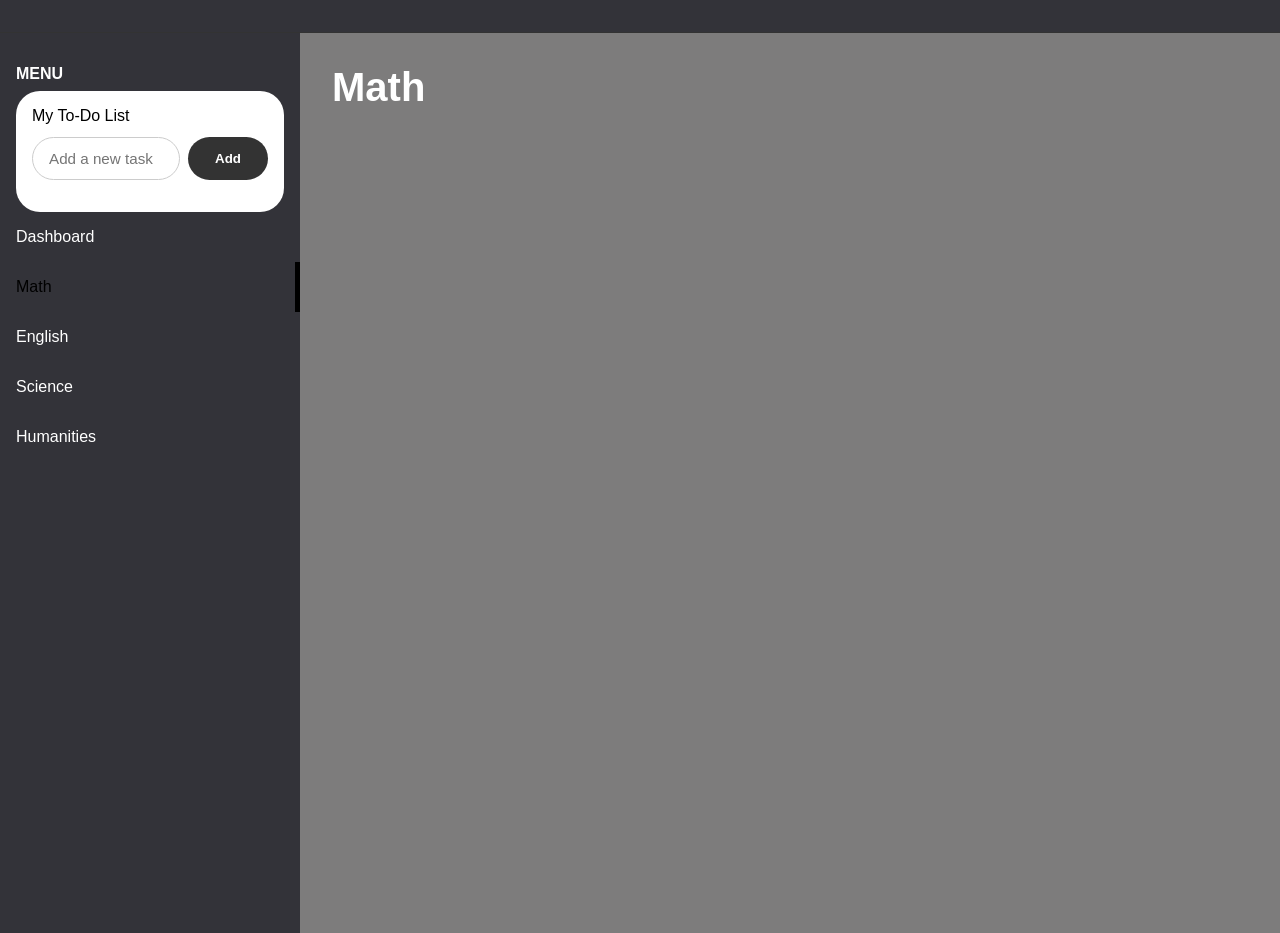
==== index.html @ 84959d53 "Add files via upload" ====
<!DOCTYPE html>
<html lang="en">
<head>
	<meta charset="UTF-8">
	<meta http-equiv="X-UA-Compatible" content="IE=edge">
	<meta name="viewport" content="width=device-width, initial-scale=1.0">
	<title>Thing</title>
	<link rel="stylesheet" href="main.css" />
</head>
<header class="topbar">
		
</header>
<body>
	
	<div class="app">
		<div class="menu-toggle">
			<div class="hamburger">
				<span></span>
			</div>
		</div>

		<aside class="sidebar">
			<h2>Menu</h2>

			<nav class="todolist">
				<p>My To-Do List</p>
				<form id="todo-form" class="todolist-form">
					<input id="todo-input" type="text" placeholder="Add a new task" autocomplete="off" />
					<button type="submit">Add</button>
				</form>
				<ul id="todo-list" class="todo-items"></ul>
			</nav>

			<nav class="menu">
				<a href="main.html" class="menu-item">Dashboard</a>
				<a href="math.html" class="menu-item is-active">Math</a>
				<a href="english.html" class="menu-item">English</a>
				<a href="science.html" class="menu-item">Science</a>
				<a href="humanities.html" class="menu-item">Humanities</a>
			</nav>

		</aside>

		<main class="content">
			<h1>Math</h1>
		</main>

        <nav class="main">
            <p>

            </p>
        </nav>
	</div>

	<script src="main.js"></script>
</body>
</html>
---- main.css ----
* {
	margin: 0;
	padding: 0;
	box-sizing: border-box;
	font-family: sans-serif;
}

body {
    background-color: #7d7c7c;
}

.app {
	display: flex;
	min-height: 100vh;
}

.menu-toggle {
	display: none;
	position: fixed;
	top: 2rem;
	right: 2rem;
	width: 60px;
	height: 60px;
	border-radius: 99px;
	background-color: #000;
	cursor: pointer;
}

.hamburger {
	position: relative;
	top: calc(50% - 2px);
	left: 50%;
	transform: translate(-50%, -50%);
	width: 32px;
}

.hamburger > span,
.hamburger > span::before,
.hamburger > span::after {
  display: block;
  position: absolute;
  width: 100%;
  height: 4px;
  border-radius: 99px;
  background-color: #FFF;
  transition-duration: .25s;
}

.hamburger > span::before {
  content: '';
  top: -8px;
}
.hamburger > span::after {
  content: '';
  top: 8px;
}
.menu-toggle.is-active .hamburger > span {
  transform: rotate(45deg);
}
.menu-toggle.is-active .hamburger > span::before {
  top: 0;
  transform: rotate(0deg);
}
.menu-toggle.is-active .hamburger > span::after {
  top: 0;
  transform: rotate(90deg);
}

.sidebar {
	flex: 1 1 0;
	max-width: 300px;
	padding: 2rem 1rem;
	background-color: #333339;
}

.sidebar h2 {
	color: #FFF;
	font-size: 1rem;
	text-transform: uppercase;
	margin-bottom: 0.5em;
}

.sidebar .todolist {
	background-color: #FFF;
	padding: 1rem;
	border-radius: 1.5rem;
}

.sidebar .todolist form {
	display: flex;
	flex-wrap: wrap;
	gap: 0.5rem;
	margin-top: 0.75rem;
}

.sidebar .todolist input {
	flex: 1 1 0;
	min-width: 0;
	padding: 0.75rem 1rem;
	border: 1px solid #ccc;
	border-radius: 999px;
	font-size: 0.95rem;
}

.sidebar .todolist button {
	flex: 0 0 auto;
	min-width: 80px;
	padding: 0.75rem 1rem;
	border: none;
	border-radius: 999px;
	background-color: #333;
	color: #FFF;
	cursor: pointer;
	font-weight: 700;
}

.sidebar .todolist button:hover {
	background-color: #000;
}

.sidebar .todolist .todo-items {
	list-style: none;
	margin-top: 1rem;
}

.sidebar .todolist .todo-item {
	display: flex;
	justify-content: space-between;
	align-items: center;
	padding: 0.75rem 1rem;
	margin-bottom: 0.6rem;
	background: #f2f2f2;
	border-radius: 1rem;
}

.sidebar .todolist .todo-item.done .todo-text {
	text-decoration: line-through;
	opacity: 0.7;
}

.sidebar .todolist .todo-text {
	cursor: pointer;
	flex: 1;
}

.sidebar .todolist .todo-remove {
	border: none;
	background: transparent;
	color: #c0392b;
	font-size: 1.25rem;
	line-height: 1;
	cursor: pointer;
}

.sidebar .menu {
	margin: 0 -1rem;
}

.sidebar .menu .menu-item {
	display: block;
	padding: 1rem;
	color: #FFF;
	text-decoration: none;
	transition: 0.2s linear;
}

.sidebar .menu .menu-item:hover,
.sidebar .menu .menu-item.is-active {
	color: #000;
	border-right: 5px solid #000;
}

.sidebar .menu .menu-item:hover {
	border-right: 5px solid #000;
}

.sidebar .todolist {
	background-color: #FFF;
	padding: 1rem;
}

.content {
	flex: 1 1 0;
	padding: 2rem;
}

.topbar {
	display: flex;
	justify-content: space-between;
	align-items: center;
	gap: 1rem;
	padding: 1rem 2rem;
	background-color: #333339;
	border-bottom: 1px solid #333;
	color: #FFF;
}

.content h1 {
	color: #FFF;
	font-size: 2.5rem;
	margin-bottom: 1rem;
}

.content h2 {
    color: #FFF;
    font-size: 1.5rem;
    margin-bottom: 0.75rem;
}

.content p {
	color: #FFF;
}

@media (max-width: 1024px) {
	.sidebar {
		max-width: 200px;
	}
}

@media (max-width: 768px) {
	.menu-toggle {
		display: block;
	}
	.content {
		padding-top: 8rem;
	}
	.sidebar {
		position: fixed;
		top: 0;
		left: -300px;
		height: 100vh;
		width: 100%;
		max-width: 300px;
		transition: 0.2s linear;
	}

	.sidebar.is-active {
		left: 0;
	}
}
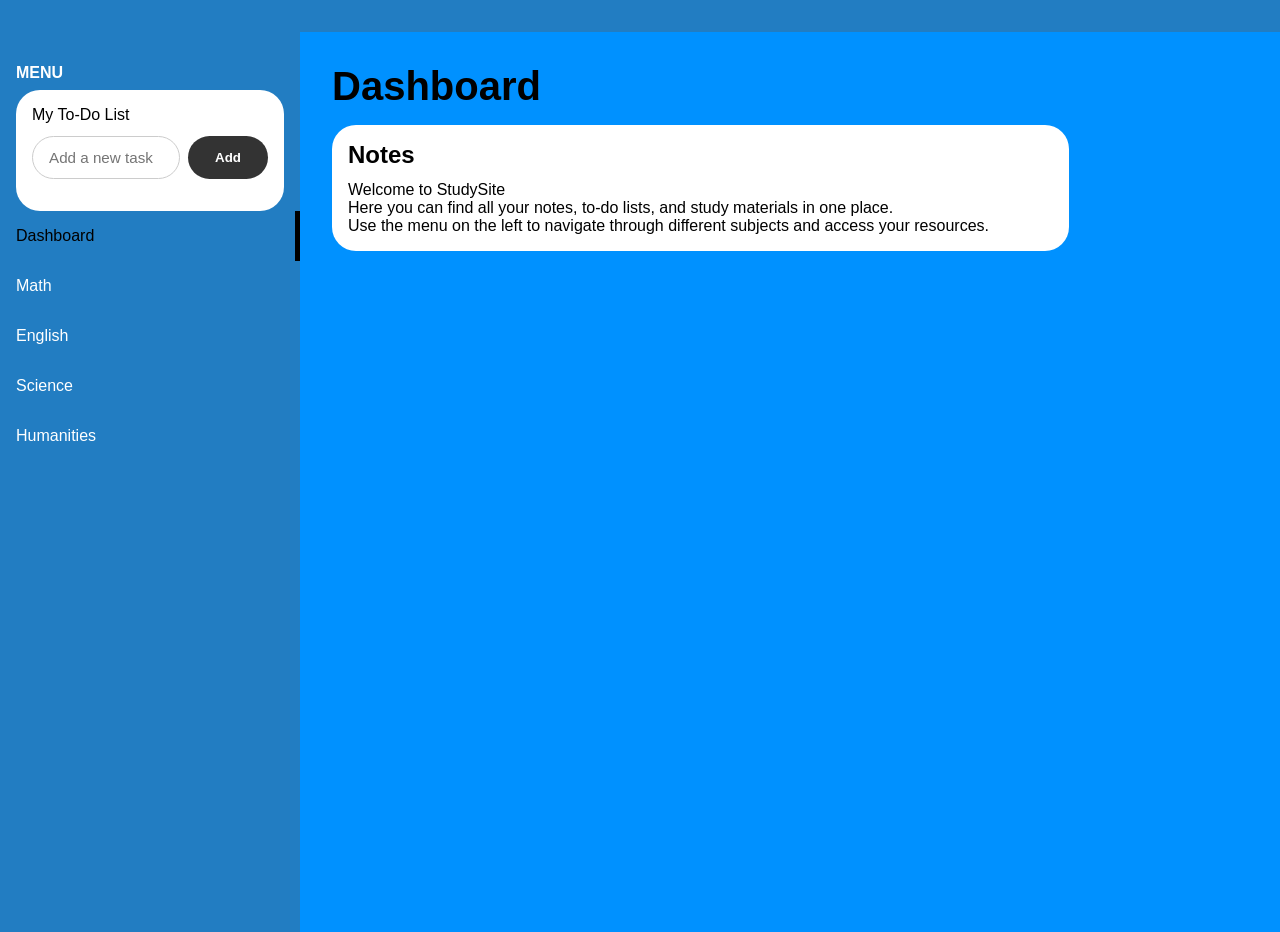
==== commit 2c07f8b2: "Add files via upload" ====
--- a/index.html
+++ b/index.html
@@ -4,7 +4,7 @@
 	<meta charset="UTF-8">
 	<meta http-equiv="X-UA-Compatible" content="IE=edge">
 	<meta name="viewport" content="width=device-width, initial-scale=1.0">
-	<title>Thing</title>
+	<title>StudySite - Dashboard</title>
 	<link rel="stylesheet" href="main.css" />
 </head>
 <header class="topbar">
@@ -30,10 +30,10 @@
 				</form>
 				<ul id="todo-list" class="todo-items"></ul>
 			</nav>
-
+			
 			<nav class="menu">
-				<a href="main.html" class="menu-item">Dashboard</a>
-				<a href="math.html" class="menu-item is-active">Math</a>
+				<a href="index.html" class="menu-item is-active">Dashboard</a>
+				<a href="math.html" class="menu-item">Math</a>
 				<a href="english.html" class="menu-item">English</a>
 				<a href="science.html" class="menu-item">Science</a>
 				<a href="humanities.html" class="menu-item">Humanities</a>
@@ -42,14 +42,16 @@
 		</aside>
 
 		<main class="content">
-			<h1>Math</h1>
+			<h1>Dashboard</h1>
+			<nav class="info">
+				<h2>Notes</h2>
+				<p>
+					Welcome to StudySite<br>
+					Here you can find all your notes, to-do lists, and study materials in one place.<br>
+					Use the menu on the left to navigate through different subjects and access your resources.
+				</p>
+			</nav>
 		</main>
-
-        <nav class="main">
-            <p>
-
-            </p>
-        </nav>
 	</div>
 
 	<script src="main.js"></script>
--- a/main.css
+++ b/main.css
@@ -6,7 +6,19 @@
 }
 
 body {
-    background-color: #7d7c7c;
+    background-color: #0091ff;
+
+}
+
+.content {
+	padding: 2rem;
+	padding-right: 10rem;
+}
+
+.info {
+	background-color: #fff;
+	padding: 1rem;
+	border-radius: 1.5rem;
 }
 
 .app {
@@ -67,10 +79,12 @@
 }
 
 .sidebar {
-	flex: 1 1 0;
+	flex: 0 0 300px;
+	width: 300px;
+	min-width: 300px;
 	max-width: 300px;
 	padding: 2rem 1rem;
-	background-color: #333339;
+	background-color: #227dc2;
 }
 
 .sidebar h2 {
@@ -81,9 +95,12 @@
 }
 
 .sidebar .todolist {
+	display: flex;
+	flex-direction: column;
 	background-color: #FFF;
 	padding: 1rem;
 	border-radius: 1.5rem;
+	max-height: calc(100vh - 8rem);
 }
 
 .sidebar .todolist form {
@@ -91,6 +108,14 @@
 	flex-wrap: wrap;
 	gap: 0.5rem;
 	margin-top: 0.75rem;
+}
+
+.sidebar .todolist .todo-items {
+	list-style: none;
+	margin-top: 1rem;
+	overflow-y: auto;
+	max-height: 8rem;
+	padding-right: 0.4rem;
 }
 
 .sidebar .todolist input {
@@ -179,9 +204,25 @@
 	padding: 1rem;
 }
 
-.content {
-	flex: 1 1 0;
-	padding: 2rem;
+.info {
+	background-color: #fff;
+	padding: 1rem;
+	border-radius: 1.5rem;
+	width: 100%;
+	padding-right: 5rem;
+	min-width: 0;
+}
+
+.drag-drop-grid,
+.drag-column,
+.drop-zone,
+.draggable {
+	min-width: 0;
+}
+
+.file-name {
+	overflow-wrap: anywhere;
+	word-break: break-word;
 }
 
 .topbar {
@@ -190,29 +231,126 @@
 	align-items: center;
 	gap: 1rem;
 	padding: 1rem 2rem;
-	background-color: #333339;
-	border-bottom: 1px solid #333;
+	background-color: #227dc2;
 	color: #FFF;
 }
 
 .content h1 {
-	color: #FFF;
+	color: #000;
 	font-size: 2.5rem;
 	margin-bottom: 1rem;
 }
 
 .content h2 {
-    color: #FFF;
+    color: #000;
     font-size: 1.5rem;
     margin-bottom: 0.75rem;
 }
 
 .content p {
-	color: #FFF;
+	color: #000;
+}
+
+.drag-drop {
+	margin-top: 2rem;
+	background: #fff;
+	padding: 1.5rem;
+	border-radius: 1.5rem;
+}
+
+.drag-drop h2 {
+	margin-bottom: 1rem;
+	color: #000;
+}
+
+.drag-drop-grid {
+	display: grid;
+	grid-template-columns: 1fr 1fr;
+	gap: 1rem;
+}
+
+.drag-column {
+	background: #f9fbff;
+	padding: 1rem;
+	border-radius: 1rem;
+	min-height: 260px;
+	display: flex;
+	flex-direction: column;
+}
+
+.drag-column h3 {
+	margin-bottom: 0.75rem;
+	font-size: 1rem;
+	color: #333;
+}
+
+.drop-zone {
+	min-height: 240px;
+	min-width: 385px;
+	background: #eef6ff;
+	border: 2px dashed rgba(0, 0, 0, 0.15);
+	border-radius: 1rem;
+	padding: 1rem;
+	display: flex;
+	flex-direction: column;
+	gap: 0.75rem;
+	justify-content: flex-start;
+	box-sizing: border-box;
+	transition: background 0.2s ease, border-color 0.2s ease;
+}
+
+.drop-zone.over {
+	background: #d2e8ff;
+	border-color: #227dc2;
+}
+
+.draggable {
+	user-select: none;
+	padding: 0.8rem 1rem;
+	margin-bottom: 0.75rem;
+	background: #fff;
+	border: 1px solid #ccc;
+	border-radius: 12px;
+	cursor: grab;
+}
+
+.draggable.file-card {
+	background: #f3f8ff;
+	border-color: #227dc2;
+}
+
+.draggable:active {
+	cursor: grabbing;
+}
+
+.drag-drop-note {
+	color: #666;
+	font-size: 0.95rem;
+}
+
+#note-area {
+	width: 100%;
+	min-height: 180px;
+	padding: 1rem;
+	border: 1px solid #ccc;
+	border-radius: 1rem;
+	font-size: 1rem;
+	line-height: 1.5;
+	resize: vertical;
+	margin-top: 1rem;
+}
+
+@media (max-width: 768px) {
+	.drag-drop-grid {
+		grid-template-columns: 1fr;
+	}
 }
 
 @media (max-width: 1024px) {
 	.sidebar {
+		flex: 0 0 200px;
+		width: 200px;
+		min-width: 200px;
 		max-width: 200px;
 	}
 }
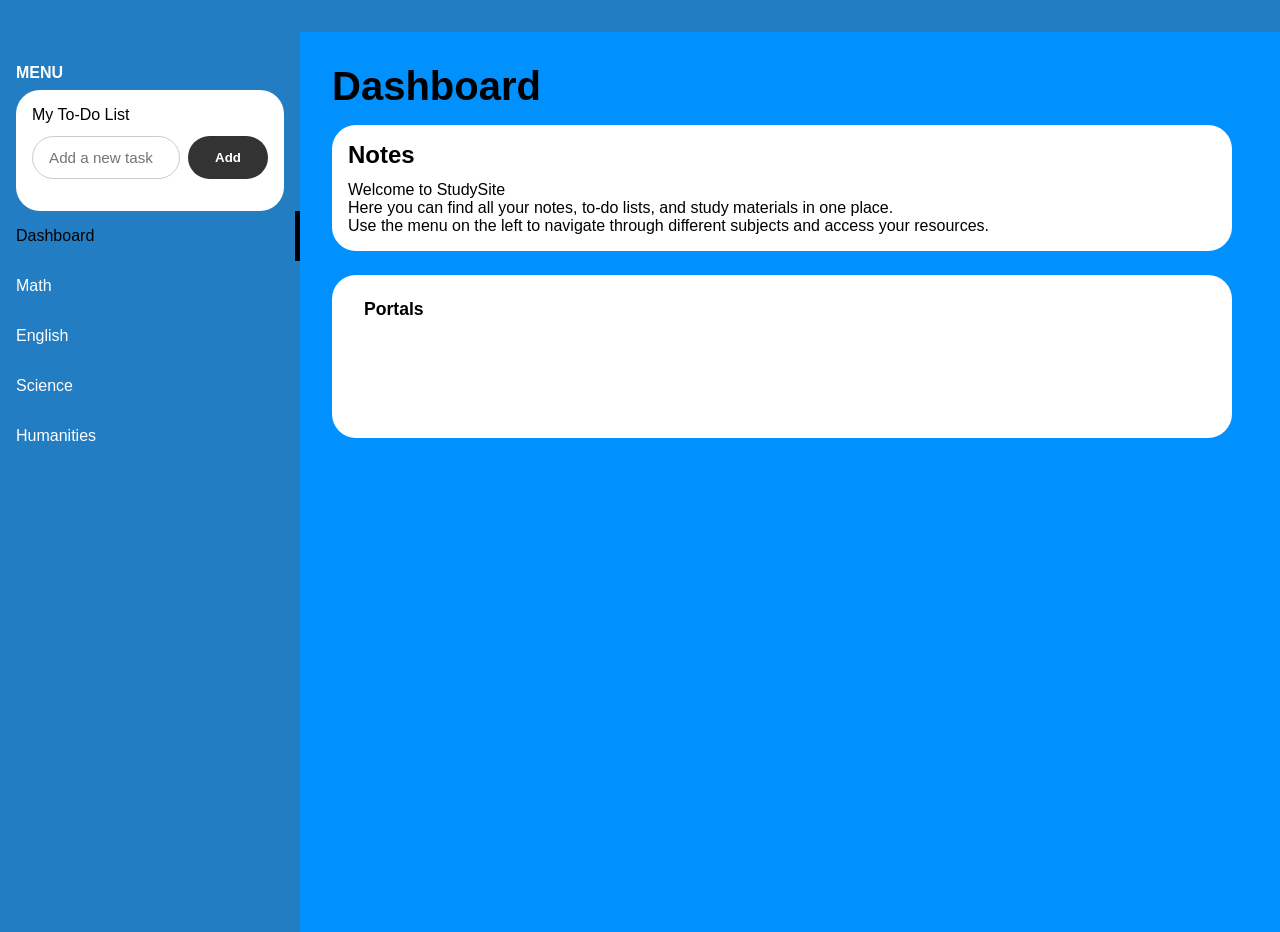
==== commit 21eb9922: "Add files via upload" ====
--- a/index.html
+++ b/index.html
@@ -43,17 +43,24 @@
 
 		<main class="content">
 			<h1>Dashboard</h1>
-			<nav class="info">
-				<h2>Notes</h2>
-				<p>
-					Welcome to StudySite<br>
-					Here you can find all your notes, to-do lists, and study materials in one place.<br>
-					Use the menu on the left to navigate through different subjects and access your resources.
-				</p>
-			</nav>
+				<nav class="info">
+					<h2>Notes</h2>
+					<p>
+						Welcome to StudySite<br>
+						Here you can find all your notes, to-do lists, and study materials in one place.<br>
+						Use the menu on the left to navigate through different subjects and access your resources.
+					</p>
+				</nav>
+				<nav class="portals-nav">
+					<h3>Portals</h3>
+					<ul>
+						<li><a href="https://www.canva.com" target="_blank" rel="noopener noreferrer">Canva</a></li>
+						<li><a href="https://www.educationperfect.com" target="_blank" rel="noopener noreferrer">Education Perfect</a></li>
+					</ul>
+				</nav>
 		</main>
 	</div>
 
 	<script src="main.js"></script>
 </body>
-</html>+</html>
--- a/main.css
+++ b/main.css
@@ -6,19 +6,89 @@
 }
 
 body {
-    background-color: #0091ff;
-
+	background-color: #0091ff;
+	min-height: 100vh;
 }
 
 .content {
 	padding: 2rem;
-	padding-right: 10rem;
+	padding-right: 3rem;
+	width: 100%;
+	max-width: 100%;
 }
 
 .info {
 	background-color: #fff;
 	padding: 1rem;
 	border-radius: 1.5rem;
+	width: 100%;
+	padding-right: 5rem;
+	min-width: 0;
+	margin-bottom: 1.5rem;
+}
+
+.portals-nav {
+	margin: 0;
+	background-color: #FFF;
+	border-radius: 1.5rem;
+	padding: 0.75rem 1rem 1rem;
+}
+
+.portals-nav h3 {
+	color: #000;
+	font-size: 1.1rem;
+	padding: 0.75rem 1rem 0.5rem;
+	margin: 0;
+}
+
+.portals-nav ul {
+	list-style: none;
+	padding: 0;
+	margin: 0;
+}
+
+.portals-nav li {
+	margin: 0;
+}
+
+.portals-nav a {
+	display: block;
+	padding: 0.9rem 1rem;
+	color: #fff;
+	text-decoration: none;
+	transition: 0.2s linear;
+}
+
+.portals-nav a:hover,
+.portals-nav a:focus {
+	color: #000;
+	background-color: #fff;
+	border-right: 5px solid #000;
+}
+
+.portals ul {
+	list-style: none;
+	padding: 0;
+	margin: 0;
+	display: grid;
+	gap: 0.75rem;
+}
+
+.portals li {
+	background: #fff;
+	border: 1px solid #dbefff;
+	border-radius: 1rem;
+	padding: 0.8rem 1rem;
+}
+
+.portals a {
+	color: #0f4e8c;
+	text-decoration: none;
+	font-weight: 700;
+}
+
+.portals a:hover {
+	text-decoration: underline;
 }
 
 .app {
@@ -286,7 +356,7 @@
 
 .drop-zone {
 	min-height: 240px;
-	min-width: 385px;
+	width: 100%;
 	background: #eef6ff;
 	border: 2px dashed rgba(0, 0, 0, 0.15);
 	border-radius: 1rem;
@@ -340,39 +410,100 @@
 	margin-top: 1rem;
 }
 
-@media (max-width: 768px) {
-	.drag-drop-grid {
-		grid-template-columns: 1fr;
-	}
-}
-
 @media (max-width: 1024px) {
 	.sidebar {
-		flex: 0 0 200px;
-		width: 200px;
-		min-width: 200px;
-		max-width: 200px;
+		flex: 0 0 220px;
+		width: 220px;
+		min-width: 220px;
+		max-width: 220px;
 	}
 }
 
 @media (max-width: 768px) {
+	.app {
+		flex-direction: column;
+	}
+
 	.menu-toggle {
 		display: block;
-	}
+		top: 1rem;
+		right: 1rem;
+		width: 52px;
+		height: 52px;
+	}
+
 	.content {
-		padding-top: 8rem;
-	}
+		padding: 1.25rem;
+		padding-top: 7rem;
+	}
+
 	.sidebar {
 		position: fixed;
 		top: 0;
-		left: -300px;
+		left: -100%;
 		height: 100vh;
 		width: 100%;
-		max-width: 300px;
-		transition: 0.2s linear;
+		max-width: 100%;
+		padding-top: 5rem;
+		transition: left 0.2s linear;
+		overflow-y: auto;
+		z-index: 20;
 	}
 
 	.sidebar.is-active {
 		left: 0;
 	}
+
+	.sidebar .todolist {
+		max-height: calc(100vh - 7rem);
+	}
+
+	.sidebar .menu {
+		margin: 0;
+	}
+
+	.info {
+		padding-right: 1rem;
+	}
+
+	.drag-drop {
+		padding: 1rem;
+	}
+
+	.drag-drop-grid {
+		grid-template-columns: 1fr;
+	}
+
+	.content h1 {
+		font-size: 2rem;
+	}
+
+	.content h2,
+	.drag-column h3 {
+		font-size: 1.1rem;
+	}
+
+	#note-area {
+		min-height: 140px;
+	}
+}
+
+@media (max-width: 480px) {
+	.content {
+		padding: 1rem;
+		padding-top: 6.5rem;
+	}
+
+	.menu-toggle {
+		width: 48px;
+		height: 48px;
+	}
+
+	.sidebar {
+		padding: 1.5rem;
+	}
+
+	.info {
+		padding-right: 0.75rem;
+	}
 }
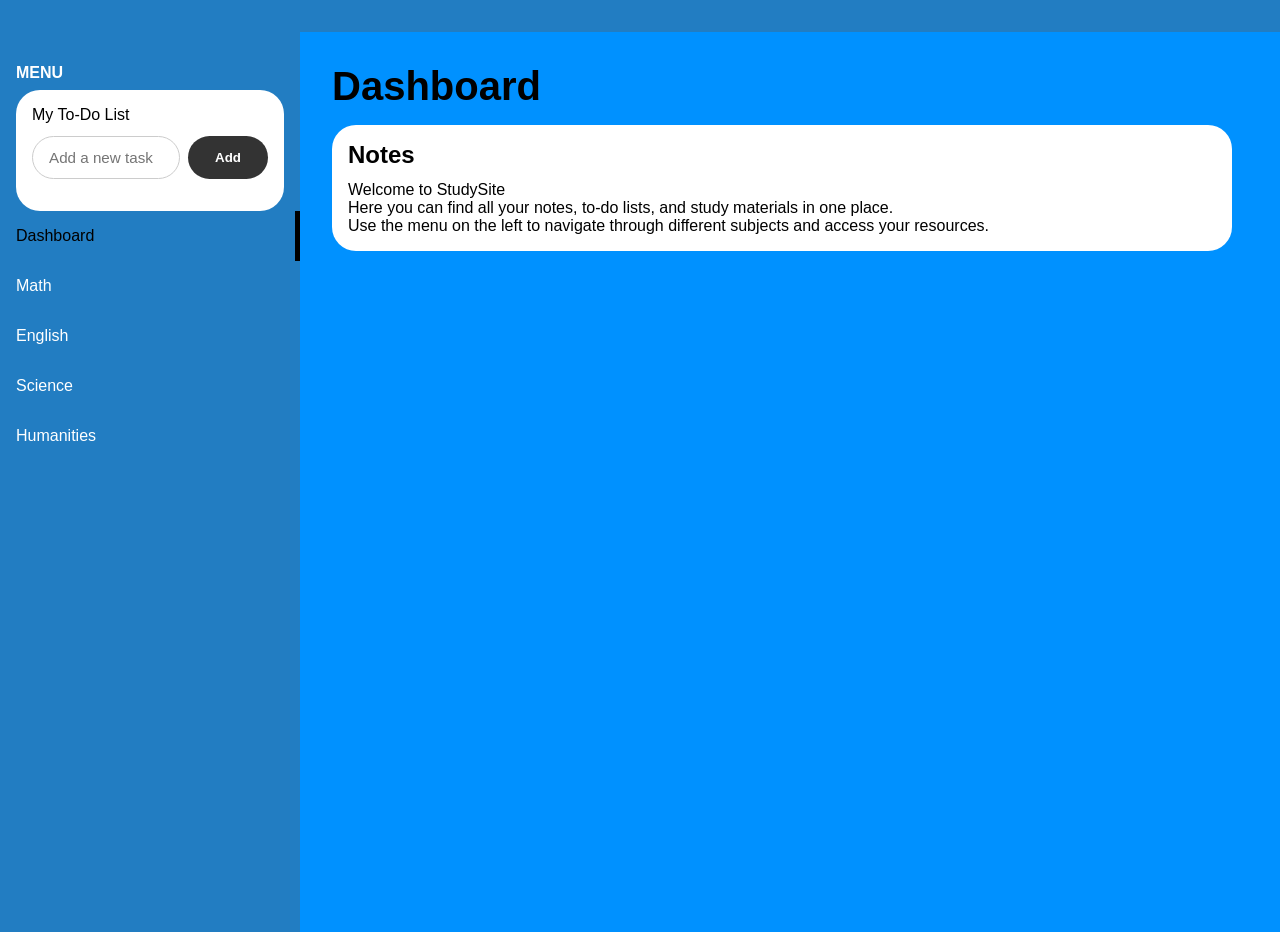
==== commit 93fe9117: "Add files via upload" ====
--- a/index.html
+++ b/index.html
@@ -51,13 +51,6 @@
 						Use the menu on the left to navigate through different subjects and access your resources.
 					</p>
 				</nav>
-				<nav class="portals-nav">
-					<h3>Portals</h3>
-					<ul>
-						<li><a href="https://www.canva.com" target="_blank" rel="noopener noreferrer">Canva</a></li>
-						<li><a href="https://www.educationperfect.com" target="_blank" rel="noopener noreferrer">Education Perfect</a></li>
-					</ul>
-				</nav>
 		</main>
 	</div>
 
--- a/main.css
+++ b/main.css
@@ -25,70 +25,6 @@
 	padding-right: 5rem;
 	min-width: 0;
 	margin-bottom: 1.5rem;
-}
-
-.portals-nav {
-	margin: 0;
-	background-color: #FFF;
-	border-radius: 1.5rem;
-	padding: 0.75rem 1rem 1rem;
-}
-
-.portals-nav h3 {
-	color: #000;
-	font-size: 1.1rem;
-	padding: 0.75rem 1rem 0.5rem;
-	margin: 0;
-}
-
-.portals-nav ul {
-	list-style: none;
-	padding: 0;
-	margin: 0;
-}
-
-.portals-nav li {
-	margin: 0;
-}
-
-.portals-nav a {
-	display: block;
-	padding: 0.9rem 1rem;
-	color: #fff;
-	text-decoration: none;
-	transition: 0.2s linear;
-}
-
-.portals-nav a:hover,
-.portals-nav a:focus {
-	color: #000;
-	background-color: #fff;
-	border-right: 5px solid #000;
-}
-
-.portals ul {
-	list-style: none;
-	padding: 0;
-	margin: 0;
-	display: grid;
-	gap: 0.75rem;
-}
-
-.portals li {
-	background: #fff;
-	border: 1px solid #dbefff;
-	border-radius: 1rem;
-	padding: 0.8rem 1rem;
-}
-
-.portals a {
-	color: #0f4e8c;
-	text-decoration: none;
-	font-weight: 700;
-}
-
-.portals a:hover {
-	text-decoration: underline;
 }
 
 .app {
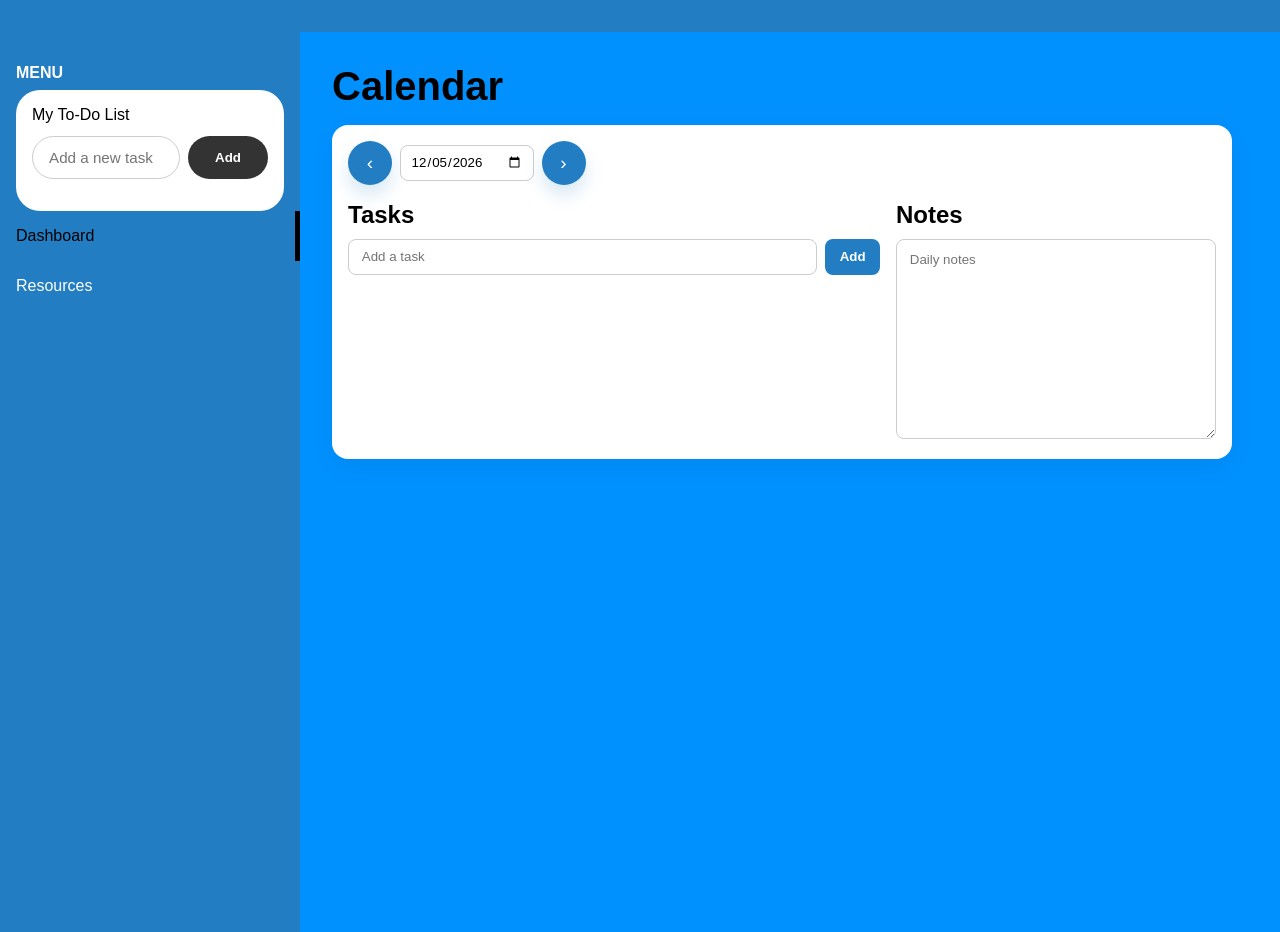
==== commit ecb484dd: "Add files via upload" ====
--- a/index.html
+++ b/index.html
@@ -4,7 +4,7 @@
 	<meta charset="UTF-8">
 	<meta http-equiv="X-UA-Compatible" content="IE=edge">
 	<meta name="viewport" content="width=device-width, initial-scale=1.0">
-	<title>StudySite - Dashboard</title>
+	<title>Planner - Calender</title>
 	<link rel="stylesheet" href="main.css" />
 </head>
 <header class="topbar">
@@ -33,24 +33,34 @@
 			
 			<nav class="menu">
 				<a href="index.html" class="menu-item is-active">Dashboard</a>
-				<a href="math.html" class="menu-item">Math</a>
-				<a href="english.html" class="menu-item">English</a>
-				<a href="science.html" class="menu-item">Science</a>
-				<a href="humanities.html" class="menu-item">Humanities</a>
+				<a href="resources.html" class="menu-item">Resources</a>
 			</nav>
 
 		</aside>
 
 		<main class="content">
-			<h1>Dashboard</h1>
-				<nav class="info">
-					<h2>Notes</h2>
-					<p>
-						Welcome to StudySite<br>
-						Here you can find all your notes, to-do lists, and study materials in one place.<br>
-						Use the menu on the left to navigate through different subjects and access your resources.
-					</p>
-				</nav>
+			<h1>Calendar</h1>
+			<section class="planner">
+				<div class="planner-controls">
+					<button id="prev-day" aria-label="Previous day">‹</button>
+					<input type="date" id="planner-date" />
+					<button id="next-day" aria-label="Next day">›</button>
+				</div>
+				<div class="planner-columns">
+					<div class="planner-tasks">
+						<h2>Tasks</h2>
+						<form id="planner-task-form">
+							<input id="planner-task-input" type="text" placeholder="Add a task" autocomplete="off" />
+							<button type="submit">Add</button>
+						</form>
+						<ul id="planner-task-list" class="todo-items"></ul>
+					</div>
+					<div class="planner-notes">
+						<h2>Notes</h2>
+						<textarea id="planner-note" placeholder="Daily notes"></textarea>
+					</div>
+				</div>
+			</section>
 		</main>
 	</div>
 
--- a/main.css
+++ b/main.css
@@ -42,6 +42,7 @@
 	border-radius: 99px;
 	background-color: #000;
 	cursor: pointer;
+	z-index: 999;
 }
 
 .hamburger {
@@ -193,16 +194,13 @@
 	color: #FFF;
 	text-decoration: none;
 	transition: 0.2s linear;
+	border-right: 5px solid transparent;
 }
 
 .sidebar .menu .menu-item:hover,
 .sidebar .menu .menu-item.is-active {
 	color: #000;
-	border-right: 5px solid #000;
-}
-
-.sidebar .menu .menu-item:hover {
-	border-right: 5px solid #000;
+	border-right-color: #000;
 }
 
 .sidebar .todolist {
@@ -262,6 +260,27 @@
 	background: #fff;
 	padding: 1.5rem;
 	border-radius: 1.5rem;
+}
+
+.resource-actions {
+	display: flex;
+	gap: 0.5rem;
+	justify-content: flex-end;
+	margin-bottom: 0.5rem;
+}
+
+.resource-actions button {
+	padding: 0.5rem 0.75rem;
+	background: #227dc2;
+	color: #fff;
+	border: none;
+	border-radius: 8px;
+	font-weight: 700;
+	cursor: pointer;
+}
+
+.resource-actions button#clear-resources {
+	background: #c0392b;
 }
 
 .drag-drop h2 {
@@ -321,8 +340,38 @@
 }
 
 .draggable.file-card {
+	display: flex;
+	align-items: center;
+	justify-content: space-between;
+	gap: 0.75rem;
+	padding: 0.8rem 1rem;
 	background: #f3f8ff;
 	border-color: #227dc2;
+}
+
+.draggable.file-card.favorite {
+	background: #fff8d8;
+	border-color: #c28f22;
+}
+
+.file-favorite {
+	border: none;
+	background: transparent;
+	color: #6f6f6f;
+	font-size: 1.1rem;
+	cursor: pointer;
+	padding: 0;
+	margin-right: 0.5rem;
+}
+
+.file-favorite:hover,
+.file-favorite:focus {
+	color: #b76b00;
+}
+
+.file-card .file-name {
+	flex: 1;
+	min-width: 0;
 }
 
 .draggable:active {
@@ -378,8 +427,8 @@
 		top: 0;
 		left: -100%;
 		height: 100vh;
-		width: 100%;
-		max-width: 100%;
+		width: 85%;
+		max-width: 320px;
 		padding-top: 5rem;
 		transition: left 0.2s linear;
 		overflow-y: auto;
@@ -442,4 +491,90 @@
 	.info {
 		padding-right: 0.75rem;
 	}
+}
+
+/* Planner styles */
+.planner {
+	background: #fff;
+	padding: 1rem;
+	border-radius: 1rem;
+	box-shadow: 0 8px 24px rgba(0,0,0,0.06);
+}
+.planner-controls {
+	display: flex;
+	gap: 0.5rem;
+	align-items: center;
+	margin-bottom: 1rem;
+}
+.planner-controls button {
+	width: 44px;
+	height: 44px;
+	display: inline-flex;
+	align-items: center;
+	justify-content: center;
+	border: none;
+	border-radius: 50%;
+	background: #227dc2;
+	color: #fff;
+	font-size: 1.2rem;
+	cursor: pointer;
+	box-shadow: 0 10px 18px rgba(34, 125, 194, 0.18);
+	transition: transform 0.2s ease, box-shadow 0.2s ease, background 0.2s ease;
+}
+.planner-controls button:hover {
+	transform: translateY(-1px);
+	box-shadow: 0 14px 24px rgba(34, 125, 194, 0.22);
+	background: #1a67a8;
+}
+.planner-controls button:focus-visible {
+	outline: 3px solid rgba(34, 125, 194, 0.4);
+	outline-offset: 2px;
+}
+.planner-controls input[type="date"] {
+	padding: 0.5rem 0.6rem;
+	border-radius: 8px;
+	border: 1px solid #ccc;
+}
+.planner-columns {
+	display: grid;
+	grid-template-columns: 1fr 320px;
+	gap: 1rem;
+}
+
+.planner-tasks h2,
+.planner-notes h2 {
+	margin-bottom: 0.6rem;
+}
+.planner-tasks form {
+	display: flex;
+	gap: 0.5rem;
+	margin-bottom: 0.75rem;
+}
+.planner-tasks input[type="text"] {
+	flex: 1;
+	padding: 0.6rem 0.8rem;
+	border-radius: 8px;
+	border: 1px solid #ccc;
+}
+.planner-tasks button {
+	padding: 0.6rem 0.9rem;
+	border-radius: 8px;
+	border: none;
+	background: #227dc2;
+	color: #fff;
+	font-weight: 700;
+}
+.planner-notes textarea {
+	width: 100%;
+	min-height: 200px;
+	padding: 0.8rem;
+	border-radius: 8px;
+	border: 1px solid #ccc;
+	resize: vertical;
+}
+
+@media (max-width: 768px) {
+	.planner-columns {
+		grid-template-columns: 1fr;
+	}
 }
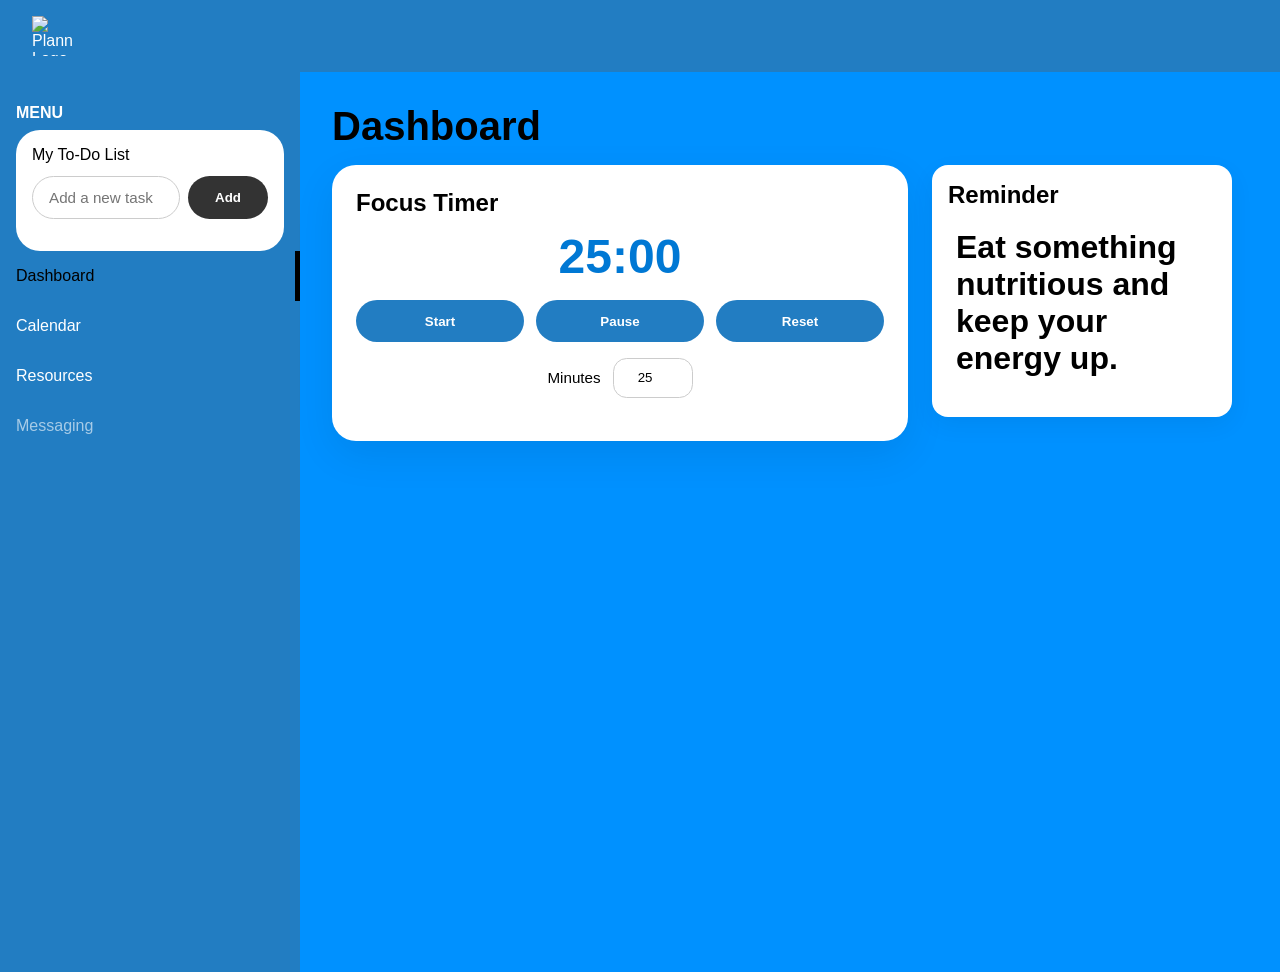
==== commit bf60ec71: "Add files via upload" ====
--- a/index.html
+++ b/index.html
@@ -4,11 +4,14 @@
 	<meta charset="UTF-8">
 	<meta http-equiv="X-UA-Compatible" content="IE=edge">
 	<meta name="viewport" content="width=device-width, initial-scale=1.0">
-	<title>Planner - Calender</title>
+	<title>Planner - Dashboard</title>
 	<link rel="stylesheet" href="main.css" />
+	<link rel="manifest" href="manifest.json" />
+	<link rel="icon" href="icon.svg" type="image/svg+xml" />
+	<meta name="theme-color" content="#ffffff" />
 </head>
 <header class="topbar">
-		
+	<img src="icon.svg" alt="Planner Logo" class="logo" />
 </header>
 <body>
 	
@@ -33,34 +36,38 @@
 			
 			<nav class="menu">
 				<a href="index.html" class="menu-item is-active">Dashboard</a>
+				<a href="calendar.html" class="menu-item">Calendar</a>
 				<a href="resources.html" class="menu-item">Resources</a>
+				<a href="#" class="menu-item unavailable">Messaging</a>
 			</nav>
 
 		</aside>
 
 		<main class="content">
-			<h1>Calendar</h1>
-			<section class="planner">
-				<div class="planner-controls">
-					<button id="prev-day" aria-label="Previous day">‹</button>
-					<input type="date" id="planner-date" />
-					<button id="next-day" aria-label="Next day">›</button>
-				</div>
-				<div class="planner-columns">
-					<div class="planner-tasks">
-						<h2>Tasks</h2>
-						<form id="planner-task-form">
-							<input id="planner-task-input" type="text" placeholder="Add a task" autocomplete="off" />
-							<button type="submit">Add</button>
-						</form>
-						<ul id="planner-task-list" class="todo-items"></ul>
+			<h1>Dashboard</h1>
+			<div class="dashboard-grid">
+				<section class="focus-timer">
+					<h2>Focus Timer</h2>
+					<div class="timer-card">
+						<div id="timer-display" class="timer-display">25:00</div>
+						<div class="timer-controls">
+							<button id="timer-start" type="button">Start</button>
+							<button id="timer-pause" type="button">Pause</button>
+							<button id="timer-reset" type="button">Reset</button>
+						</div>
+						<div class="timer-settings">
+							<label for="timer-minutes">Minutes</label>
+							<input id="timer-minutes" type="number" min="1" max="120" value="25" />
+						</div>
 					</div>
-					<div class="planner-notes">
-						<h2>Notes</h2>
-						<textarea id="planner-note" placeholder="Daily notes"></textarea>
+				</section>
+				<section class="reminder">
+					<h2>Reminder</h2>
+					<div class="reminder-random">
+						<h3>Reminder</h3>
 					</div>
-				</div>
-			</section>
+				</section>
+			</div>
 		</main>
 	</div>
 
--- a/main.css
+++ b/main.css
@@ -17,14 +17,83 @@
 	max-width: 100%;
 }
 
-.info {
+.dashboard-grid {
+	display: flex;
+	gap: 1.5rem;
+	flex-wrap: wrap;
+}
+
+.focus-timer,
+.reminder {
 	background-color: #fff;
-	padding: 1rem;
+	padding: 1.5rem;
 	border-radius: 1.5rem;
-	width: 100%;
-	padding-right: 5rem;
-	min-width: 0;
-	margin-bottom: 1.5rem;
+	box-shadow: 0 14px 40px rgba(0, 0, 0, 0.08);
+	flex: 1 1 320px;
+	min-width: 280px;
+}
+
+.focus-timer {
+	max-width: none;
+}
+
+.timer-card {
+	display: flex;
+	flex-direction: column;
+	gap: 1rem;
+}
+
+.timer-display {
+	font-size: 3rem;
+	font-weight: 700;
+	text-align: center;
+	color: #0078d4;
+}
+
+.timer-controls {
+	display: flex;
+	gap: 0.75rem;
+	flex-wrap: wrap;
+	justify-content: center;
+}
+
+.timer-controls button {
+	flex: 1 1 90px;
+	min-width: 90px;
+	padding: 0.85rem 1rem;
+	border: none;
+	border-radius: 999px;
+	background-color: #227dc2;
+	color: #fff;
+	font-weight: 700;
+	cursor: pointer;
+	transition: background-color 0.2s ease;
+}
+
+.timer-controls button:hover {
+	background-color: #185a8f;
+}
+
+.timer-settings {
+	display: flex;
+	justify-content: center;
+	align-items: center;
+	gap: 0.75rem;
+	font-size: 0.95rem;
+}
+
+.timer-settings input {
+	width: 5rem;
+	padding: 0.7rem 0.85rem;
+	border: 1px solid #ccc;
+	border-radius: 0.85rem;
+	text-align: center;
+}
+
+@media (max-width: 900px) {
+	.dashboard-grid {
+		flex-direction: column;
+	}
 }
 
 .app {
@@ -153,6 +222,9 @@
 .sidebar .todolist .todo-items {
 	list-style: none;
 	margin-top: 1rem;
+	overflow-y: auto;
+	max-height: 8rem;
+	padding-right: 0.4rem;
 }
 
 .sidebar .todolist .todo-item {
@@ -173,6 +245,8 @@
 .sidebar .todolist .todo-text {
 	cursor: pointer;
 	flex: 1;
+	min-width: 0;
+	overflow-wrap: anywhere;
 }
 
 .sidebar .todolist .todo-remove {
@@ -182,6 +256,8 @@
 	font-size: 1.25rem;
 	line-height: 1;
 	cursor: pointer;
+	margin-left: 0.75rem;
+	flex: 0 0 auto;
 }
 
 .sidebar .menu {
@@ -201,6 +277,12 @@
 .sidebar .menu .menu-item.is-active {
 	color: #000;
 	border-right-color: #000;
+}
+
+.sidebar .menu .menu-item.unavailable {
+	color: rgba(255, 255, 255, 0.6);
+	cursor: not-allowed;
+	border-right-color: transparent;
 }
 
 .sidebar .todolist {
@@ -229,15 +311,29 @@
 	word-break: break-word;
 }
 
+/* Remove default list bullets for app lists */
+.todo-items {
+	list-style: none;
+	padding-left: 0;
+	margin-left: 0;
+}
+
 .topbar {
 	display: flex;
-	justify-content: space-between;
+	justify-content: flex-start;
 	align-items: center;
 	gap: 1rem;
 	padding: 1rem 2rem;
 	background-color: #227dc2;
 	color: #FFF;
 }
+
+.topbar .logo {
+	width: 40px;
+	height: 40px;
+	object-fit: contain;
+}
+
 
 .content h1 {
 	color: #000;
@@ -500,6 +596,24 @@
 	border-radius: 1rem;
 	box-shadow: 0 8px 24px rgba(0,0,0,0.06);
 }
+
+.reminder {
+	background: #fff;
+	padding: 1rem;
+	border-radius: 1rem;
+	box-shadow: 0 8px 24px rgba(0,0,0,0.06);
+	margin-bottom: 1.5rem;
+	max-width: 300px;
+}
+
+.reminder-random h2,
+.reminder-random h3 {
+	margin-bottom: 1rem;
+	color: #000;
+	padding: 0.5rem;
+	font-size: 2rem;
+}
+
 .planner-controls {
 	display: flex;
 	gap: 0.5rem;
@@ -539,6 +653,8 @@
 	display: grid;
 	grid-template-columns: 1fr 320px;
 	gap: 1rem;
+    list-style: none;
+	list-style-type: none;
 }
 
 .planner-tasks h2,
@@ -549,6 +665,40 @@
 	display: flex;
 	gap: 0.5rem;
 	margin-bottom: 0.75rem;
+}
+
+/* Planner task list styling — match sidebar todo layout */
+.planner-tasks .todo-items {
+	list-style: none;
+	display: flex;
+	flex-direction: column;
+	gap: 0.5rem;
+	padding-left: 0;
+	margin: 0;
+	max-height: 240px;
+	overflow-y: auto;
+}
+
+.planner-tasks .todo-item {
+	display: flex;
+	align-items: flex-start;
+	padding: 0.6rem 0.8rem;
+	background: #f8f9fb;
+	border-radius: 8px;
+	width: 100%;
+}
+
+.planner-tasks .todo-text {
+	flex: 1 1 auto;
+	min-width: 0;
+	white-space: normal;
+	word-break: break-word;
+	overflow-wrap: anywhere;
+}
+
+.planner-tasks .todo-remove {
+	margin-left: 0.75rem;
+	flex: 0 0 auto;
 }
 .planner-tasks input[type="text"] {
 	flex: 1;
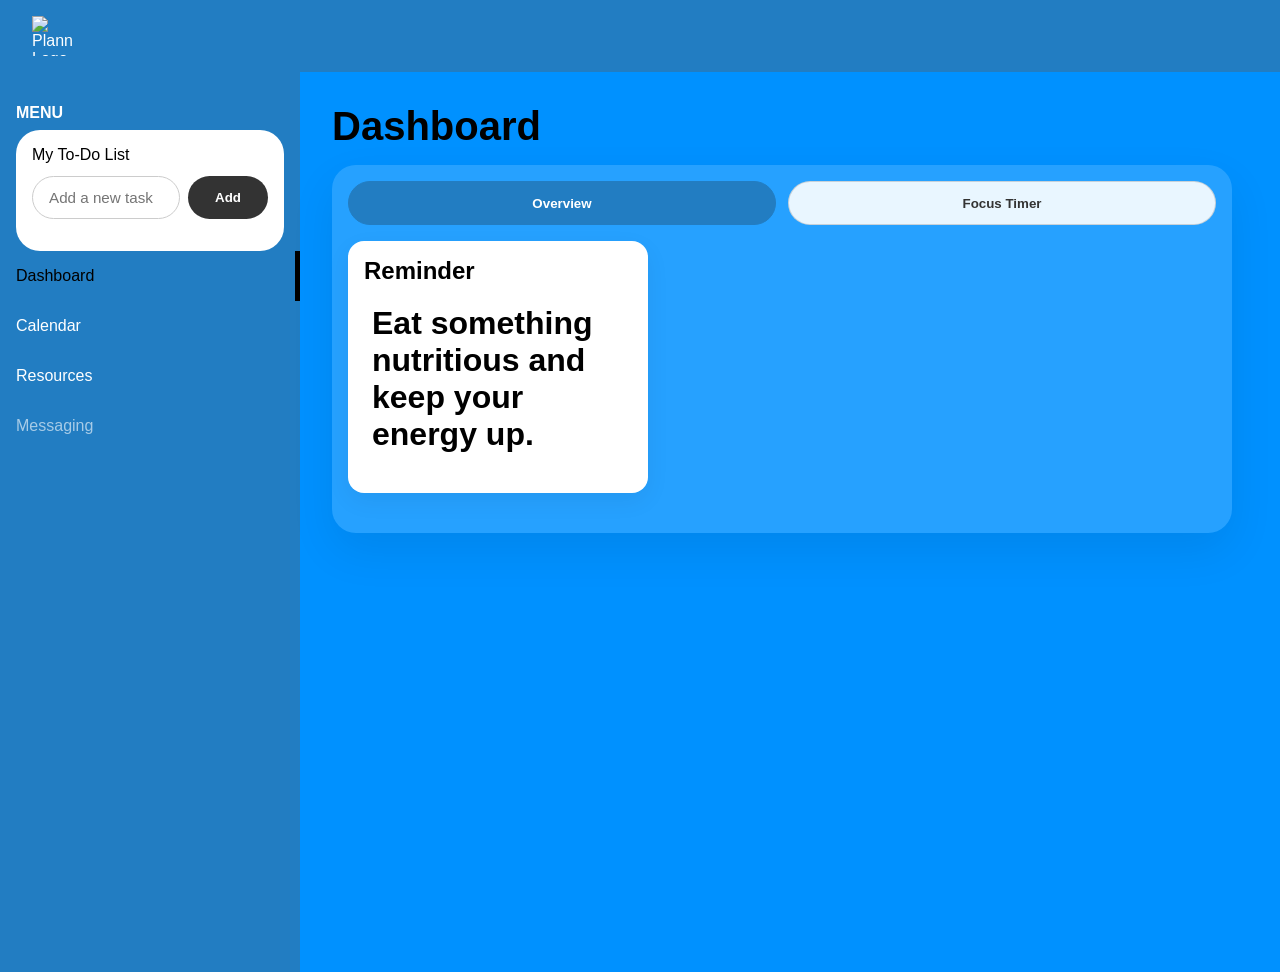
==== commit 93c13df7: "Add files via upload" ====
--- a/index.html
+++ b/index.html
@@ -45,28 +45,38 @@
 
 		<main class="content">
 			<h1>Dashboard</h1>
-			<div class="dashboard-grid">
-				<section class="focus-timer">
-					<h2>Focus Timer</h2>
-					<div class="timer-card">
-						<div id="timer-display" class="timer-display">25:00</div>
-						<div class="timer-controls">
-							<button id="timer-start" type="button">Start</button>
-							<button id="timer-pause" type="button">Pause</button>
-							<button id="timer-reset" type="button">Reset</button>
-						</div>
-						<div class="timer-settings">
-							<label for="timer-minutes">Minutes</label>
-							<input id="timer-minutes" type="number" min="1" max="120" value="25" />
-						</div>
-					</div>
-				</section>
-				<section class="reminder">
-					<h2>Reminder</h2>
-					<div class="reminder-random">
-						<h3>Reminder</h3>
-					</div>
-				</section>
+			<div class="dashboard-tabs">
+				<div class="tab-buttons">
+					<button class="tab-button is-active" type="button" data-tab="overview-panel">Overview</button>
+					<button class="tab-button" type="button" data-tab="focus-panel">Focus Timer</button>
+				</div>
+				<div class="tab-panels">
+					<section class="tab-panel is-active" id="overview-panel">
+						<section class="reminder">
+							<h2>Reminder</h2>
+							<div class="reminder-random">
+								<h3>Reminder</h3>
+							</div>
+						</section>
+					</section>
+					<section class="tab-panel" id="focus-panel">
+						<section class="focus-timer">
+							<h2>Focus Timer</h2>
+							<div class="timer-card">
+								<div id="timer-display" class="timer-display">25:00</div>
+								<div class="timer-controls">
+									<button id="timer-start" type="button">Start</button>
+									<button id="timer-pause" type="button">Pause</button>
+									<button id="timer-reset" type="button">Reset</button>
+								</div>
+								<div class="timer-settings">
+									<label for="timer-minutes">Minutes</label>
+									<input id="timer-minutes" type="number" min="1" max="120" value="25" />
+								</div>
+							</div>
+						</section>
+					</section>
+				</div>
 			</div>
 		</main>
 	</div>
--- a/main.css
+++ b/main.css
@@ -17,10 +17,44 @@
 	max-width: 100%;
 }
 
-.dashboard-grid {
-	display: flex;
-	gap: 1.5rem;
+.dashboard-tabs {
+	background: rgba(255,255,255,0.15);
+	padding: 1rem;
+	border-radius: 1.5rem;
+	box-shadow: 0 18px 45px rgba(0,0,0,0.08);
+}
+
+.tab-buttons {
+	display: flex;
+	gap: 0.75rem;
+	margin-bottom: 1rem;
 	flex-wrap: wrap;
+}
+
+.tab-button {
+	flex: 1 1 140px;
+	padding: 0.85rem 1rem;
+	border: 1px solid rgba(0,0,0,0.15);
+	border-radius: 999px;
+	background: rgba(255,255,255,0.9);
+	color: #333;
+	font-weight: 700;
+	cursor: pointer;
+	transition: background-color 0.2s ease, border-color 0.2s ease, color 0.2s ease;
+}
+
+.tab-button.is-active {
+	background: #227dc2;
+	color: #fff;
+	border-color: #227dc2;
+}
+
+.tab-panel {
+	display: none;
+}
+
+.tab-panel.is-active {
+	display: block;
 }
 
 .focus-timer,
@@ -29,8 +63,7 @@
 	padding: 1.5rem;
 	border-radius: 1.5rem;
 	box-shadow: 0 14px 40px rgba(0, 0, 0, 0.08);
-	flex: 1 1 320px;
-	min-width: 280px;
+	min-width: 0;
 }
 
 .focus-timer {
